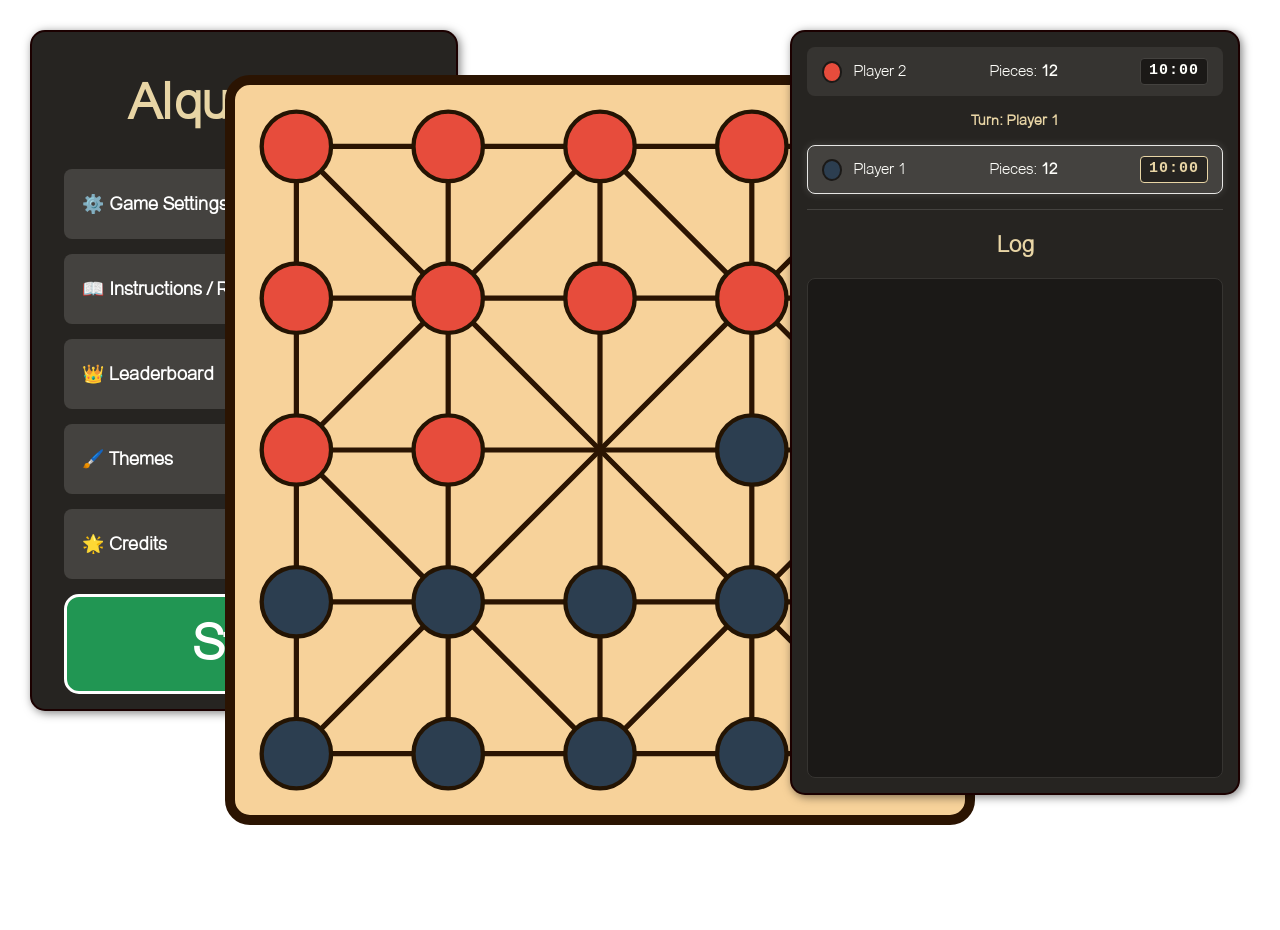
==== index.html @ db53b666 "1 botão e esquema, fix captures e unfix nas captures" ====
<!DOCTYPE html>
<html lang="en">
<head>
    <meta charset="UTF-8">
    <title>Alquerque</title>
    <script src="index.js" defer></script>
    <link rel="stylesheet" href="visuals.css">
</head>

<div class="popup-overlay" id="popup" onclick="closePopup(event)">
    <div class="popup-content" role="dialog" aria-modal="true">
        <button class="popup-close" onclick="closePopup()" aria-label="Close">✕</button>

        <div id="panel-credits" class="panel">
            <h2>Credits</h2>

            <ul class="credits-list">

                <li>Trabalho realizado na Unidade Curricular Tecnologias Web, com o objetivo <br>
                    de desenvolver o jogo Alquerque utilizando JavaScript, CSS e html:
                </li>
                
                <li><strong>Developers:</strong> 
                    <ul>
                        <li>Simão Ribeiro - 202406281</li>
                        <li>Martim Henriques Oliveira - 202407302</li>
                        <li>Guilherme Gonçalves  - 202407276</li>
                    </ul>
                </li>
            </ul>


        </div>

        <div id="panel-settings" class="panel">
            <h2>Settings</h2>
            <label><input type="checkbox" id="hintsToggle"> Show possible moves</label>
            <label><input type="checkbox" id="soundToggle"> Sound effects</label>
            <div class="level">
                <button class="btn-easy">Easy</button> 
                <button class="btn-medium">Medium</button> 
                <button class="btn-hard">Hard</button> 
            </div>
        </div>

        <div id="panel-rules" class="panel">
            <h2>Rules</h2>
            
            <ul class="rules-list">
                <li><strong>Turns:</strong> Players alternate turns, making either a move or a capture.</li>
                
                <li><strong>Movement:</strong> A player can move a piece to an adjacent position if:
                    <ul>
                        <li>There is a line connecting the starting and ending positions;</li>
                        <li>The move does not step backward toward their own starting row.</li>
                    </ul>
                </li>
                
                <li><strong>Single and Multiple Captures:</strong> 
                    <ul>
                        <li>An opponent's piece is captured by jumping over it into an empty position connected by a line (jumping backward is allowed);</li>
                        <li>Pieces in the back row can capture sideways or backward;</li>
                        <li>The captured piece is removed from the board;</li>
                        <li><strong>Whenever possible, capture is mandatory.</strong></li>
                        <li><strong>Multiple captures</strong> can be made in a single turn:
                            <ul>
                                <li>Jump directions can change with each capture;</li>
                                <li>The piece <em>cannot</em> visit the same position twice;</li>
                                <li>The piece <em>cannot</em> capture the same opponent's piece twice;</li>
                                <li>Once a capture sequence begins, it is mandatory to continue capturing as long as possible.</li>
                            </ul>
                        </li>
                        <li><strong>Path Choice:</strong> If multiple alternative capture paths exist, any path may be chosen (it does not have to be the one that captures the most pieces).</li>
                    </ul>
                </li>

                <li><strong>Huff (Penalty):</strong> Occurs at the beginning of the turn, before moving or capturing, if:
                    <ul>
                        <li>The player failed to make a mandatory capture and moved a piece instead;</li>
                        <li>The player made a capture, but a multiple capture was possible.</li>
                    </ul>
                    <ul>
                        <li><strong>Penalty:</strong> The opponent can "huff" (permanently remove) 1 piece belonging to the offender;</li>
                        <li>Even if multiple pieces could have captured, only 1 piece is huffed.</li>
                    </ul>
                </li>
                <li><strong>End of the Game:</strong> The game ends and the player loses if:
                    <ul>
                        <li>They have no pieces left to play;</li>
                        <li>They have no valid moves left (neither movements nor captures).</li>
                    </ul>
                </li>

                <li><strong>Draw:</strong> The game can end in a draw by mutual agreement, for example, when:
                    <ul>
                        <li>Captures can no longer occur (pieces cannot move backward and a blocking row exists);</li>
                        <li>No captures have occurred for many turns.</li>
                    </ul>
                </li>
            </ul>
        </div>
    </div>
</div>

<body>
    <!-- <h1 class="page-title"></h1>-->
    <aside class="leftSidebar">
        <div class="sidebar-header">
            <h1>Alquerque</h1>
        </div>
        <div class="sidebar-buttons">
            <button class="btn" onclick="openPopup('settings')"> ⚙️ Game Settings </button>
            <button class="btn" onclick="openPopup('rules')"> 📖 Instructions / Rules </button>
            <button class="btn"> 👑 Leaderboard </button>
            <button class="btn" onclick="openPopup('themes')"> 🖌️ Themes </button>
            <button class="btn" onclick="openPopup('credits')"> 🌟 Credits </button>

            <button class="gbtn hidden" id="draw-btn">Draw</button>
            <button class="gbtn hidden" id="withdraw-btn">Resign</button>
            <button class="gbtn" id="start-btn" onclick="startGame()">Start</button>
        </div>
        </div>
    </aside>

    <aside class="chatSidebar">
        <div class="player-status-panel">
            <div class="player-card" id="player2-card">
                <span class="player-dot red"></span>
                <div class="player-info">
                    <span class="player-name">Player 2</span>
                    <span class="player-pieces">Pieces: <strong id="p2-count">12</strong></span>
                    <span class="player-timer" id="timer-p2">10:00</span>
                </div>
            </div>

            <div class="match-info">
                <span id="turn-indicator">Turn: Player 1</span>
            </div>

            <div class="player-card active" id="player1-card">
                <span class="player-dot dark"></span>
                <div class="player-info">
                    <span class="player-name">Player 1</span>
                    <span class="player-pieces">Pieces: <strong id="p1-count">12</strong></span>
                    <span class="player-timer" id="timer-p1">10:00</span>
                </div>
            </div>
        </div>


        <div class="chatSidebar-header">
            <h2>Log</h2>
        </div>
        <div class="chatSidebar-text" id="gameText">
        </div>
    </aside>
    
<main class="game-layout">
        <div class="board">
            
            <svg viewBox="0 0 400 400"
                xmlns="http://www.w3.org/2000/svg"
                class="board-grid">

                <!-- Linhas verticais e horizontais-->
                <path d="
                    M25 25 V375
                    M112.5 25 V375
                    M200 25 V375
                    M287.5 25 V375
                    M375 25 V375    

                    M25 25 H375
                    M25 112.5 H375
                    M25 200 H375
                    M25 287.5 H375
                    M25 375 H375
                "/>

                <!-- Diagonais -->
                <path d="
                    M25 25 L112.5 112.5
                    M200 25 L112.5 112.5
                    M200 25 L287.5 112.5
                    M375 25 L287.5 112.5

                    M25 200 L112.5 112.5
                    M200 200 L112.5 112.5
                    M200 200 L287.5 112.5
                    M375 200 L287.5 112.5

                    M25 200 L112.5 287.5
                    M200 200 L112.5 287.5
                    M200 200 L287.5 287.5
                    M375 200 L287.5 287.5

                    M25 375 L112.5 287.5
                    M200 375 L112.5 287.5
                    M200 375 L287.5 287.5
                    M375 375 L287.5 287.5
                "/>

                <!-- Peças -->
                <g class="pieces">
                    <!-- Linha 0 -->
                    <circle cx="25" cy="25" data-row="0" data-col="0"/>
                    <circle cx="112.5" cy="25"  data-row="0" data-col="1"/>
                    <circle cx="200" cy="25" data-row="0" data-col="2"/>
                    <circle cx="287.5" cy="25" data-row="0" data-col="3"/>
                    <circle cx="375" cy="25" data-row="0" data-col="4"/>

                    <!-- Linha 1 -->
                    <circle cx="25" cy="112.5" data-row="1" data-col="0"/>
                    <circle cx="112.5" cy="112.5" data-row="1" data-col="1"/>
                    <circle cx="200" cy="112.5" data-row="1" data-col="2"/>
                    <circle cx="287.5" cy="112.5" data-row="1" data-col="3"/>
                    <circle cx="375" cy="112.5" data-row="1" data-col="4"/>

                    <!-- Linha 2 -->
                    <circle cx="25" cy="200" data-row="2" data-col="0"/>
                    <circle cx="112.5" cy="200" data-row="2" data-col="1"/>
                    <circle cx="200" cy="200" data-row="2" data-col="2"/> <!-- O centro vazio! -->
                    <circle cx="287.5" cy="200" data-row="2" data-col="3"/>
                    <circle cx="375" cy="200" data-row="2" data-col="4"/>

                    <!-- Linha 3 -->
                    <circle cx="25" cy="287.5" data-row="3" data-col="0"/>
                    <circle cx="112.5" cy="287.5" data-row="3" data-col="1"/>
                    <circle cx="200" cy="287.5" data-row="3" data-col="2"/>
                    <circle cx="287.5" cy="287.5" data-row="3" data-col="3"/>
                    <circle cx="375" cy="287.5" data-row="3" data-col="4"/>

                    <!-- Linha 4 -->
                    <circle cx="25" cy="375" data-row="4" data-col="0"/>
                    <circle cx="112.5" cy="375" data-row="4" data-col="1"/>
                    <circle cx="200" cy="375" data-row="4" data-col="2"/>
                    <circle cx="287.5" cy="375" data-row="4" data-col="3"/>
                    <circle cx="375" cy="375" data-row="4" data-col="4"/>
                </g>
            </svg>

        </div>
    </main>

</body>
</html>
---- visuals.css ----
@font-face {
    font-family: 'Umpush Light';
    src: url('./Umpush Light.ttf') format('truetype');
    font-weight: 300;
    font-style: normal;
    font-display: swap;
}


/*
The <body> tag defines the document's body.
The <body> element contains all the contents of an HTML document, such as headings, paragraphs, images, hyperlinks, tables, lists, etc.
Note: There can only be one <body> element in an HTML documen
*/

/* changes the entire page settings */
body {
    margin: 0;
    min-height: 100vh;
    background-image: url("https://cdn.architextures.org/textures/23/2/oak-veneermdf-none-rz7xim-1200.jpg");
    font-family: 'Umpush Light', sans-serif;
}

/* Title in the top-left corner */
.page-title {
    position: absolute;
    top: 15px;
    left: 20px;

    margin: 0;
    font-size: 40px;
    color: black;
    z-index: 2;
}


.game-layout {
    position: absolute;
    top: 0;
    left: 190px;
    right: 270px;
    min-height: 100vh;
    display: flex;
    flex-direction: column;
    justify-content: center;
    align-items: center;
    pointer-events: none;
}


h1 {
    color: #E8D5A5;
    margin: 10px 0 20px 0;
    font-size: 50px;
    text-align: center;
    font-family: 'Umpush Light';
    font-weight: bold;
}

h2 {
    font-weight: bold;
    color: #e7e7e5;
    font-size: 40px;
    margin: 5px;
    text-align: center;
    font-family: 'Umpush Light';
}


/* board of the game*/
.board {
    width: 750px;
    aspect-ratio: 1 / 1;
    height: auto;
    padding: 18px;
    background-color: rgb(247, 210, 154);
    border: 10px solid rgb(43, 20, 2);
    box-sizing: border-box;
    flex-shrink: 0;
    border-radius: 25px;
    pointer-events: auto; /* Garante que o tabuleiro recebe cliques */
}

/* handles the grid lines of board */
.board-grid {
    width: 100%;
    height: 100%;
    display: block;
    fill: none;
    stroke: rgb(43, 20, 2);
    stroke-width: 3;
}

.leftSidebar {
    margin: 30px;
    width: 400px;
    height: auto;
    padding: 15px 12px;
    border-radius: 15px;
    background-color: #262421;
    display: flex;
    flex-direction: column;
    box-shadow: 2px 2px 10px rgba(0, 0, 0, 0.5);
    border: 2px solid #1B0000;
}

/* handles the chat sidebar with log of the game*/
.chatSidebar {
    position: fixed;
    top: 10px;
    right: 20px; /* Distance from the right edge */
    width: 450px;
    height: 85vh;
    z-index: 2;
    margin: 20px;
    border-radius: 15px;
    background-color: #262421;
    display: flex;
    flex-direction: column;
    padding: 15px;
    box-sizing: border-box;
    border: 2px solid #1B0000;
    box-shadow: 2px 2px 10px rgba(0, 0, 0, 0.5);
}

.player-status-panel {
    display: flex;
    flex-direction: column;
    gap: 10px;
    padding-bottom: 15px;
    border-bottom: 1px solid #44423f;
}

.player-card {
    display: flex;
    align-items: center;
    gap: 12px;
    background-color: #363431;
    padding: 10px 14px;
    border-radius: 8px;
    border: 1px solid transparent;
    transition: 0.2s;
}

.player-card.active {
    border-color: #e7e7e5;
    background-color: #44423f;
    box-shadow: 0 0 8px rgba(255, 255, 255, 0.15);
}

.player-dot {
    width: 18px;
    height: 18px;
    border-radius: 50%;
    border: 2px solid #1b1917;
}

.player-dot.dark {
    background-color: #2c3e50;
}

.player-dot.red {
    background-color: #e74c3c;
}

.player-info {
    display: flex;
    justify-content: space-between;
    width: 100%;
    color: #fefefa;
    font-size: 15px;
}

.match-info {
    text-align: center;
    color: #E8D5A5;
    font-size: 14px;
    font-weight: bold;
    padding: 2px 0;
}

.chatSidebar-header {
    margin-top: 10px;
    text-align: center;
}

.chatSidebar-header h2 {
    font-size: 22px;
    color: #E8D5A5;
}

.chatSidebar-text {
    flex-grow: 1; 
    background-color: #1b1917;
    border-radius: 8px;
    padding: 10px;
    margin-top: 8px;
    overflow-y: auto;
    font-size: 14px;
    color: #fefefa;
    border: 1px solid #363431;
}

.sidebar-buttons {
    display: flex;
    flex-direction: column;
    align-items: center;
    gap: 15px;
    width: 100%;
}

.btn {
    height: 70px;
    width: 90%;
    background-color: #44423f; 
    color: white;
    border: none;
    padding: 12px 18px; 
    border-radius: 8px;
    font-size: 18px;
    cursor: pointer;
    transition: 0.2s;
    padding: 14px 18px;
    justify-content: left;
    gap: 10px;
    display: flex;
    align-items: center;
    font-family: 'Umpush Light', sans-serif;
    font-weight: bold;
}

.btn:hover {
    background-color: #5c5a58;
    border: 0.1px solid #ffffff;
    box-shadow: 0 0 12px rgba(255, 255, 255, 0.7);
}

/*
.game-buttons {

    margin-top: 45%;
    pointer-events: auto; 
    z-index: 10;
    display: flex;
    flex-direction: row;  
    align-items: center;    
    gap: 12px;
    font-weight: bold;
    margin-top: 18px;
} */

.gbtn { /* Game Buttons (Start, Draw, Withdraw) */
    width: 90%;
    height: 100px;
    padding: 5px;
    background-color: #219653; 
    border: 3px solid white;
    color: white;
    
    padding: 12px 18px; 
    border-radius: 15px;
    font-size: 50px;
    cursor: pointer;
    transition: 0.2s;
    justify-content: center;
    display: flex;
    align-items: center;
    font-family: 'Umpush Light', sans-serif;
    font-weight: bold;
}

.gbtn:hover {

    border: 0.2px solid #ffffff;
    box-shadow: 0 0 12px rgba(255, 255, 255, 0.7);
}
.gbtn.resign-btn {
    background-color: #c0392b;
    border: 3px solid #e9967a;
}

.gbtn.resign-btn:hover {
    background-color: #922b21;
    border-color: white;
    box-shadow: 0 0 12px rgba(231, 76, 60, 0.7);
}

.gbtn.draw-btn {
    background-color: #922b21;
    border-color: white;
    box-shadow: 0 0 12px rgba(231, 76, 60, 0.7);
}

.gbtn.draw-btn:hover, .gbtn.resign-btn:hover {
    transform: scale(1.03);
}


.pieces circle{
    /*r: 20px;   /* radious */
    stroke-width: 2.5;
}


.popup-overlay {
    display: none;
    position: fixed;
    inset: 0;
    background: rgba(0, 0, 0, 0.6);
    justify-content: center;
    align-items: center;
    z-index: 100;
}
.popup-overlay.open { display: flex; }

.popup-content {
    position: relative;
    background: #262421;
    color: #fefefa;
    padding: 24px 32px;
    border-radius: 15px;
    border: 2px solid #1B0000;
    min-width: 320px;
    max-width: 90vw;
    max-height: 100vh;
    display: flex;
    flex-direction: column;
    box-sizing: border-box;
}

.panel {
    display: flex; 
    flex-direction: column; 
    gap: 12px; 
    }
    
.popup-content h2 { font-size: 60px; }

.panel .rules-list {
    max-height: 500px;
    overflow-y: auto;
    padding: 20px;
    font-size: 18px;     
    line-height: 1.6;   
}

.panel li{
    margin-bottom: 10px ;
}


.popup-close {
    position: absolute;
    top: 10px;
    right: 12px;
    border: none;
    background: none;
    color: #fefefa;
    font-size: 18px;
    cursor: pointer;
}

.player-timer {
    background-color: #1b1917;
    color: #fefefa;
    font-family: monospace;
    font-size: 15px;
    font-weight: bold;
    padding: 3px 8px;
    border-radius: 4px;
    border: 1px solid #44423f;
    letter-spacing: 1px;
}

.player-card.active .player-timer {
    border-color: #E8D5A5;
    color: #E8D5A5;
    background-color: #262421;
}

.hidden {
    display: none !important;
}

.level {
    pointer-events: auto; 
    z-index: 10;
    display: flex;
    flex-direction: row;   
    align-items: center;    
    gap: 12px;
    font-weight: bold;
    margin-top: 18px;
    color: #e74c3c;
}

.level {
    pointer-events: auto; 
    z-index: 10;
    display: flex;
    flex-direction: row;   
    align-items: center;    
    gap: 12px;
    font-weight: bold;
    margin-top: 18px;
}

/* Estilos gerais partilhados por todos os botões */
.level button {
    color: #fefefa;
    border: 2px solid rgba(0, 0, 0, 0.2);
    border-radius: 8px;
    padding: 8px 16px;
    font-size: 14px;
    font-weight: bold;
    cursor: pointer;
    transition: all 0.2s ease-in-out;
}


/* Easy */
.btn-easy {
    background-color: #27ae60;
}
.btn-easy:hover {
    background-color: #219653;
    transform: translateY(-2px);
}

/* Medium  */
.btn-medium {
    background-color: #f39c12;
}
.btn-medium:hover {
    background-color: #d68910;
    transform: translateY(-2px);
}

/* Hard  */
.btn-hard {
    background-color: #e74c3c;
}
.btn-hard:hover {
    background-color: #c0392b;
    transform: translateY(-2px);
}
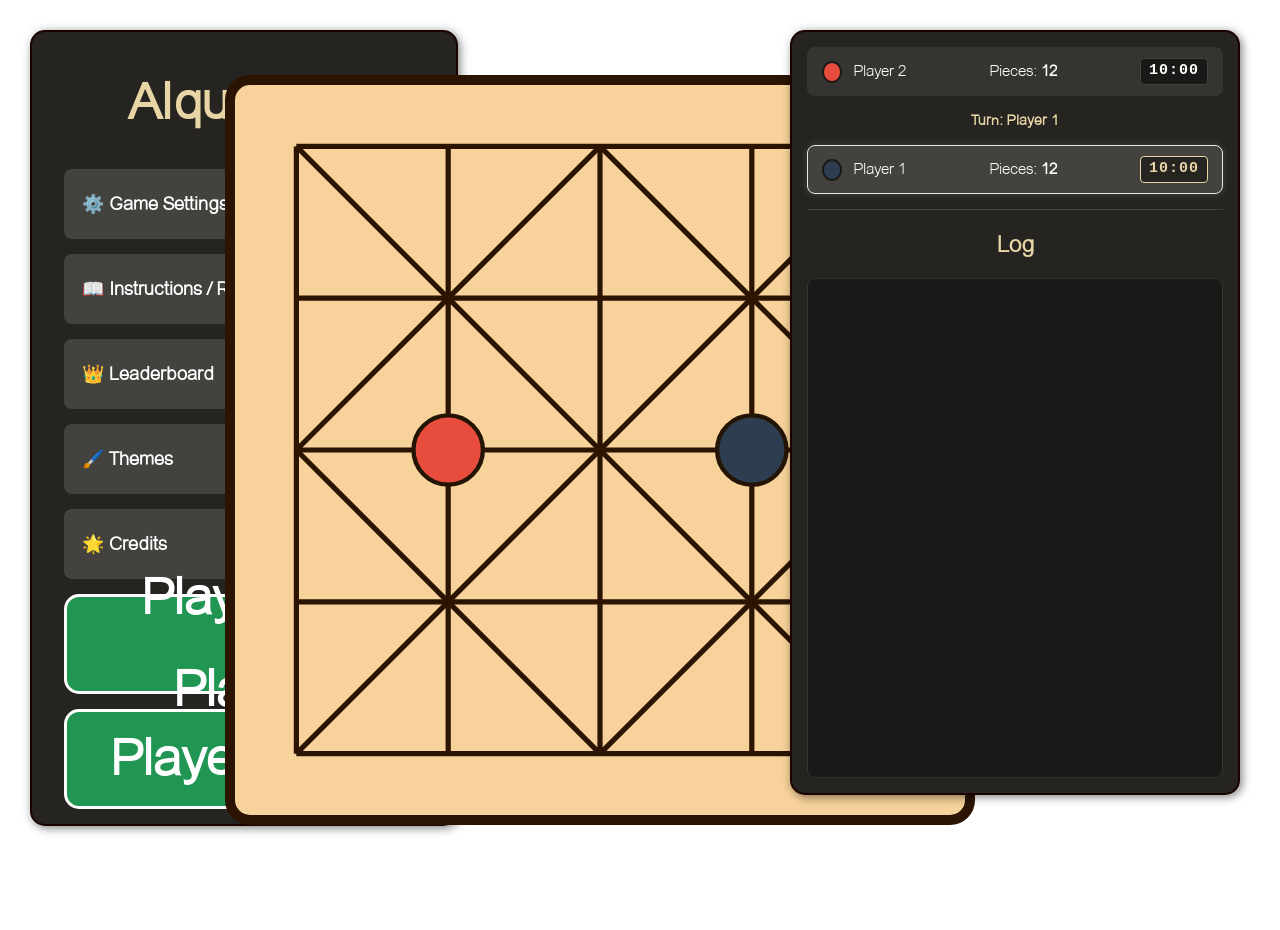
==== commit 6bc88c26: "Add files via upload" ====
--- a/index.html
+++ b/index.html
@@ -3,7 +3,8 @@
 <head>
     <meta charset="UTF-8">
     <title>Alquerque</title>
-    <script src="index.js" defer></script>
+    <script src="game.js" defer></script>
+    
     <link rel="stylesheet" href="visuals.css">
 </head>
 
@@ -23,8 +24,8 @@
                 <li><strong>Developers:</strong> 
                     <ul>
                         <li>Simão Ribeiro - 202406281</li>
-                        <li>Martim Henriques Oliveira - 202407302</li>
-                        <li>Guilherme Gonçalves  - 202407276</li>
+                        <li>Martim Oliveira - 202407302</li>
+                        <li>William Madeira  - 202407276</li>
                     </ul>
                 </li>
             </ul>
@@ -99,6 +100,21 @@
                 </li>
             </ul>
         </div>
+
+        <div id="panel-draw" class="panel">
+            <h2>Accept Draw?</h2>
+            <div class="level">
+                <button class="btn-easy" onclick="endGame()">Yes</button> 
+                <button class="btn-hard" onclick="closePopup()">No</button> 
+            </div>
+        </div>
+        <div id="panel-endGame" class="panel">
+            <h2>END</h2>
+            <div class="level">
+                <button class="btn-easy" onclick="endGame()">Yes</button> 
+                <button class="btn-hard" onclick="closePopup()">No</button> 
+            </div>
+        </div>
     </div>
 </div>
 
@@ -115,9 +131,11 @@
             <button class="btn" onclick="openPopup('themes')"> 🖌️ Themes </button>
             <button class="btn" onclick="openPopup('credits')"> 🌟 Credits </button>
 
-            <button class="gbtn hidden" id="draw-btn">Draw</button>
-            <button class="gbtn hidden" id="withdraw-btn">Resign</button>
-            <button class="gbtn" id="start-btn" onclick="startGame()">Start</button>
+            <button class="gbtn hidden" id="end-chain-btn">End turn</button>
+            <button class="gbtn hidden" id="draw-btn" onclick="openPopup('draw')">Draw</button>
+            <button class="gbtn hidden" id="resign-btn" onclick="endGame()">Resign</button>
+            <button class="gbtn" id="start-btn" onclick="startGame()">Player vs Player</button>
+            <button class="gbtn" id="start-ai-btn" onclick="startGame()">Player vs AI</button>
         </div>
         </div>
     </aside>
@@ -228,6 +246,8 @@
                     <circle cx="112.5" cy="287.5" data-row="3" data-col="1"/>
                     <circle cx="200" cy="287.5" data-row="3" data-col="2"/>
                     <circle cx="287.5" cy="287.5" data-row="3" data-col="3"/>
+                   
+                   
                     <circle cx="375" cy="287.5" data-row="3" data-col="4"/>
 
                     <!-- Linha 4 -->
@@ -241,6 +261,5 @@
 
         </div>
     </main>
-
 </body>
 </html>
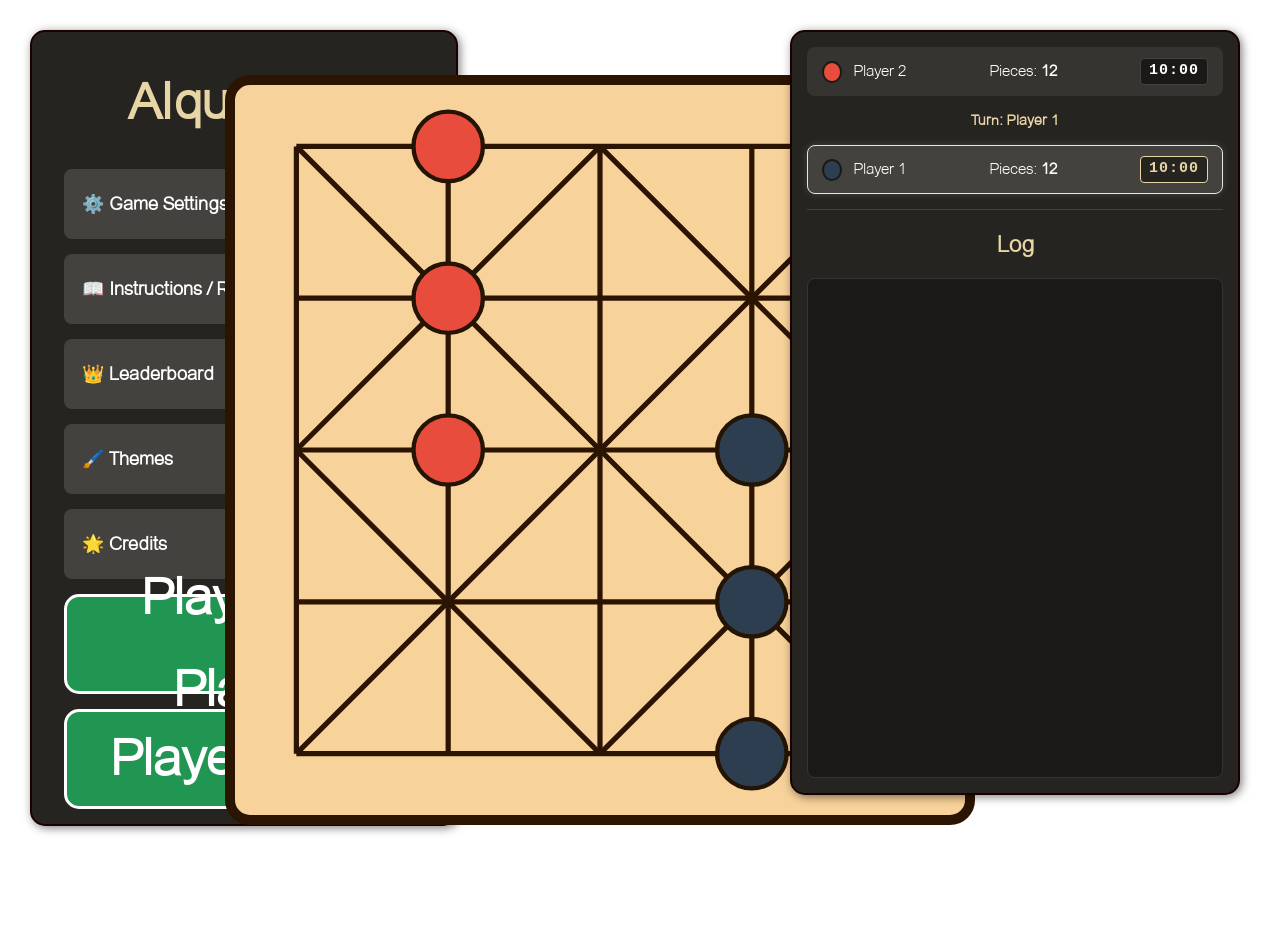
==== commit 5041269b: "Add files via upload" ====
--- a/index.html
+++ b/index.html
@@ -104,15 +104,16 @@
         <div id="panel-draw" class="panel">
             <h2>Accept Draw?</h2>
             <div class="level">
-                <button class="btn-easy" onclick="endGame()">Yes</button> 
+                <button class="btn-easy" onclick="endGame(null)">Yes</button> 
                 <button class="btn-hard" onclick="closePopup()">No</button> 
             </div>
         </div>
         <div id="panel-endGame" class="panel">
             <h2>END</h2>
+            <p id="endGameMessage"></p>
             <div class="level">
-                <button class="btn-easy" onclick="endGame()">Yes</button> 
-                <button class="btn-hard" onclick="closePopup()">No</button> 
+                <button class="btn-easy" onclick="restartGame()">Play again</button>
+                <button class="btn-hard" onclick="closePopup()">Close</button>
             </div>
         </div>
     </div>
@@ -133,7 +134,7 @@
 
             <button class="gbtn hidden" id="end-chain-btn">End turn</button>
             <button class="gbtn hidden" id="draw-btn" onclick="openPopup('draw')">Draw</button>
-            <button class="gbtn hidden" id="resign-btn" onclick="endGame()">Resign</button>
+            <button class="gbtn hidden" id="resign-btn" onclick="resignGame()">Resign</button>
             <button class="gbtn" id="start-btn" onclick="startGame()">Player vs Player</button>
             <button class="gbtn" id="start-ai-btn" onclick="startGame()">Player vs AI</button>
         </div>
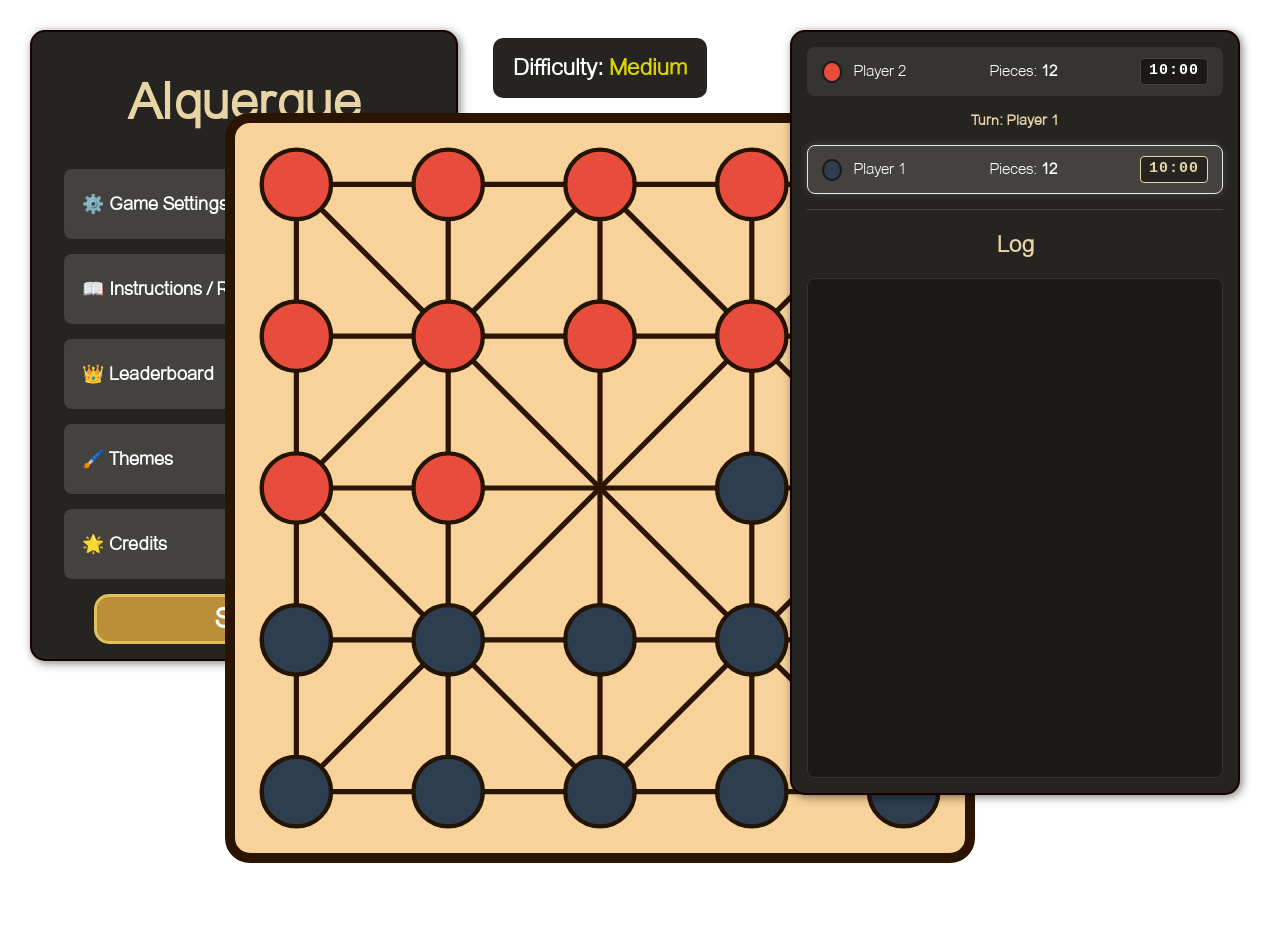
==== commit b77f6bb1: "Add files via upload" ====
--- a/index.html
+++ b/index.html
@@ -4,6 +4,8 @@
     <meta charset="UTF-8">
     <title>Alquerque</title>
     <script src="game.js" defer></script>
+    <script src="ai.js" defer></script>
+
     
     <link rel="stylesheet" href="visuals.css">
 </head>
@@ -38,9 +40,9 @@
             <label><input type="checkbox" id="hintsToggle"> Show possible moves</label>
             <label><input type="checkbox" id="soundToggle"> Sound effects</label>
             <div class="level">
-                <button class="btn-easy">Easy</button> 
-                <button class="btn-medium">Medium</button> 
-                <button class="btn-hard">Hard</button> 
+                <button class="btn-easy" onclick="difficulty(1, 'Easy')">Easy</button> 
+                <button class="btn-medium" onclick="difficulty(3, 'Medium')">Medium</button> 
+                <button class="btn-hard" onclick="difficulty(6, 'Hard')">Hard</button> 
             </div>
         </div>
 
@@ -135,8 +137,9 @@
             <button class="gbtn hidden" id="end-chain-btn">End turn</button>
             <button class="gbtn hidden" id="draw-btn" onclick="openPopup('draw')">Draw</button>
             <button class="gbtn hidden" id="resign-btn" onclick="resignGame()">Resign</button>
-            <button class="gbtn" id="start-btn" onclick="startGame()">Player vs Player</button>
-            <button class="gbtn" id="start-ai-btn" onclick="startGame()">Player vs AI</button>
+            <button class="gbtn" id="start-btn" onclick="showPlayButtons()">Start</button>
+            <button class="gbtn hidden" id="pvp-btn" onclick="startGame('pvp')">Player vs Player</button>
+            <button class="gbtn hidden" id="start-ai-btn" onclick="startGame('ai')">Player vs AI</button>
         </div>
         </div>
     </aside>
@@ -175,8 +178,8 @@
     </aside>
     
 <main class="game-layout">
+        <div id="difficulty-box">Difficulty: <span id="difficulty-name">Medium</span></div>
         <div class="board">
-            
             <svg viewBox="0 0 400 400"
                 xmlns="http://www.w3.org/2000/svg"
                 class="board-grid">
--- a/visuals.css
+++ b/visuals.css
@@ -45,6 +45,29 @@
     justify-content: center;
     align-items: center;
     pointer-events: none;
+}
+
+.game-overlay {
+    /* Fixes the overlay across the entire screen or parent container */
+    position: absolute;
+    top: 0;
+    left: 0;
+    width: 100%;
+    height: 100%;
+    
+    /* Creates the darkened, semi-transparent background */
+    background-color: rgba(0, 0, 0, 0.6); 
+    
+    /* Modern alternative: Blurs the actual UI elements underneath */
+    backdrop-filter: blur(8px); 
+    
+    /* Pulls this element to the very top layer */
+    z-index: 9999; 
+    
+    /* Centers your "Start Game" button inside the overlay */
+    display: flex;
+    justify-content: center;
+    align-items: center;
 }
 
 
@@ -250,16 +273,16 @@
 } */
 
 .gbtn { /* Game Buttons (Start, Draw, Withdraw) */
-    width: 90%;
-    height: 100px;
+    width: 75%;
+    height: 50px;
     padding: 5px;
-    background-color: #219653; 
-    border: 3px solid white;
-    color: white;
+    background-color: #bb8e3a; 
+    border: 3px solid rgb(224, 194, 93);
+    color: rgb(255, 255, 255);
     
     padding: 12px 18px; 
     border-radius: 15px;
-    font-size: 50px;
+    font-size: 30px;
     cursor: pointer;
     transition: 0.2s;
     justify-content: center;
@@ -391,18 +414,6 @@
     gap: 12px;
     font-weight: bold;
     margin-top: 18px;
-    color: #e74c3c;
-}
-
-.level {
-    pointer-events: auto; 
-    z-index: 10;
-    display: flex;
-    flex-direction: row;   
-    align-items: center;    
-    gap: 12px;
-    font-weight: bold;
-    margin-top: 18px;
 }
 
 /* Estilos gerais partilhados por todos os botões */
@@ -429,7 +440,7 @@
 
 /* Medium  */
 .btn-medium {
-    background-color: #f39c12;
+    background-color: #dad303;
 }
 .btn-medium:hover {
     background-color: #d68910;
@@ -443,4 +454,39 @@
 .btn-hard:hover {
     background-color: #c0392b;
     transform: translateY(-2px);
+}
+
+#start-btn,
+#start-ai-btn,
+#end-chain-btn {
+    font-size: 28px;
+}
+
+#end-chain-btn {
+    background-color: #d68910;
+}
+
+.level button.selected {
+    outline: 3px solid #fefefa;
+    outline-offset: 2px;
+}
+
+
+.pieces circle.huffable {
+    stroke: #f1c40f;
+    stroke-width: 6;
+    cursor: pointer;
+}
+
+#difficulty-box {
+    background-color: #262421;
+    color: #ffffff;
+    padding: 10px 20px;
+    border-radius: 10px;
+    margin-bottom: 15px;
+    font-size: 22px;
+    font-weight: bold;
+}
+#difficulty-name {
+    color: #dad303;
 }
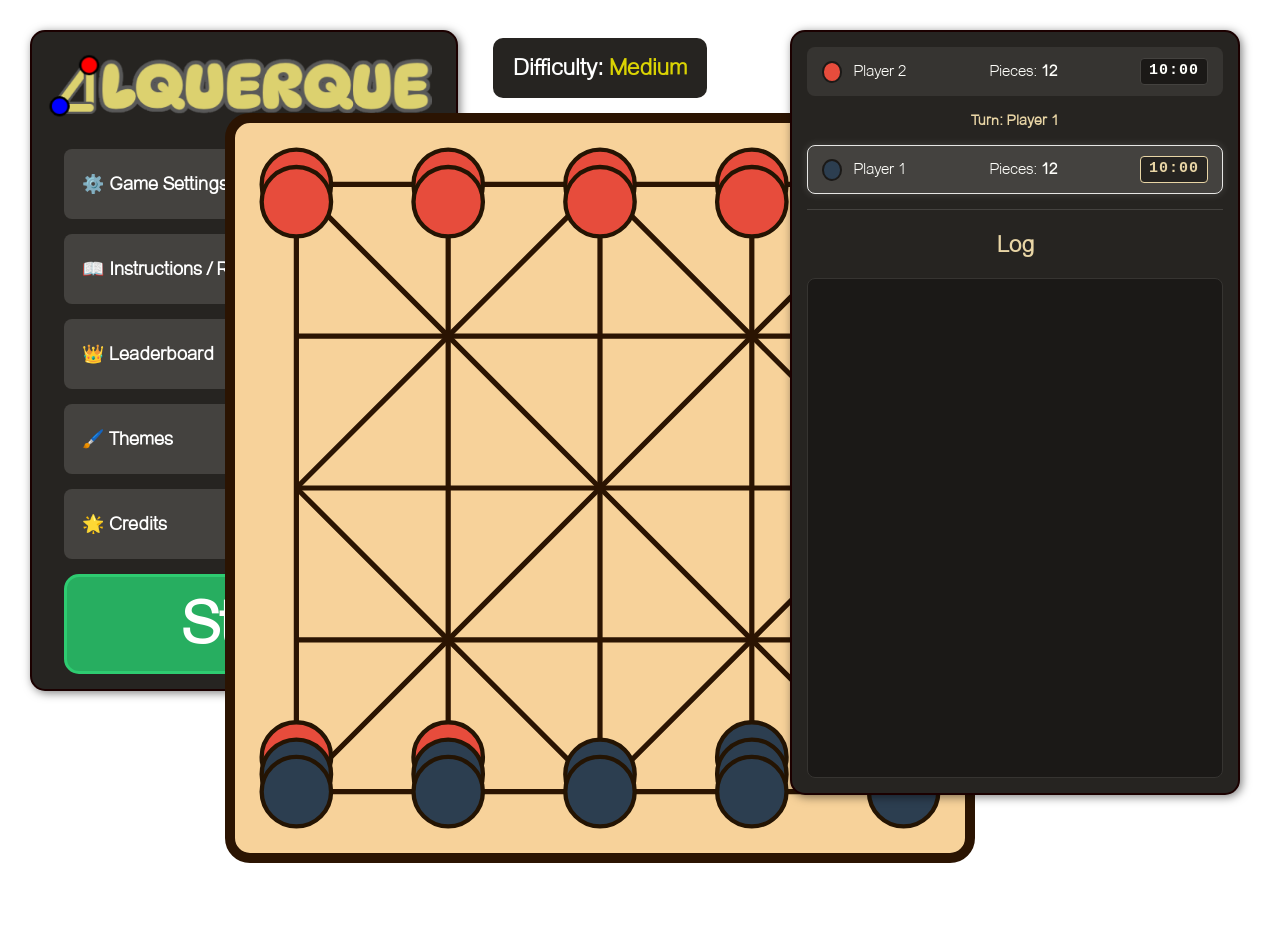
==== commit 89d1738a: "Logo, SFX, draw popup fix, checkboxes, minor tweaks" ====
--- a/index.html
+++ b/index.html
@@ -14,6 +14,14 @@
     <div class="popup-content" role="dialog" aria-modal="true">
         <button class="popup-close" onclick="closePopup()" aria-label="Close">✕</button>
 
+        <div id="panel-leaderboard" class="panel">
+            <h2>👑 Leaderboard</h2>
+            <table class="leaderboard">
+                <tr><th>Level</th><th>Human</th><th>AI</th></tr>
+                <tbody id="lb-body"></tbody>
+            </table>
+        </div>
+
         <div id="panel-credits" class="panel">
             <h2>Credits</h2>
 
@@ -37,13 +45,22 @@
 
         <div id="panel-settings" class="panel">
             <h2>Settings</h2>
-            <label><input type="checkbox" id="hintsToggle"> Show possible moves</label>
-            <label><input type="checkbox" id="soundToggle"> Sound effects</label>
+
+
+            <label><input type="checkbox" id="hintsToggle" checked="checked"> Show possible moves</label>
+            <label><input type="checkbox" id="soundToggle" checked="checked"> Sound effects</label>
             <div class="level">
                 <button class="btn-easy" onclick="difficulty(1, 'Easy')">Easy</button> 
                 <button class="btn-medium" onclick="difficulty(3, 'Medium')">Medium</button> 
                 <button class="btn-hard" onclick="difficulty(6, 'Hard')">Hard</button> 
             </div>
+            <label>Game time:
+                <select onchange="setTime(this.value)">
+                    <option value="5">5 min</option>
+                    <option value="10" selected>10 min</option>
+                    <option value="15">15 min</option>
+                </select>
+            </label>
         </div>
 
         <div id="panel-rules" class="panel">
@@ -106,8 +123,8 @@
         <div id="panel-draw" class="panel">
             <h2>Accept Draw?</h2>
             <div class="level">
-                <button class="btn-easy" onclick="endGame(null)">Yes</button> 
-                <button class="btn-hard" onclick="closePopup()">No</button> 
+                <button class="btn-easy" onclick="endGame(null), 'Empate por acordo.'">Yes</button> 
+                <button class="btn-hard" onclick="handleHumanRefusedDraw()">No</button> 
             </div>
         </div>
         <div id="panel-endGame" class="panel">
@@ -125,12 +142,13 @@
     <!-- <h1 class="page-title"></h1>-->
     <aside class="leftSidebar">
         <div class="sidebar-header">
-            <h1>Alquerque</h1>
+            <img alt="LOGO" src="AlquerqueLogo (1).png" class="logo">
+            <!-- <h1>Alquerque</h1>-->
         </div>
         <div class="sidebar-buttons">
             <button class="btn" onclick="openPopup('settings')"> ⚙️ Game Settings </button>
             <button class="btn" onclick="openPopup('rules')"> 📖 Instructions / Rules </button>
-            <button class="btn"> 👑 Leaderboard </button>
+            <button class="btn" onclick="showScores(); openPopup('leaderboard')"> 👑 Leaderboard </button>
             <button class="btn" onclick="openPopup('themes')"> 🖌️ Themes </button>
             <button class="btn" onclick="openPopup('credits')"> 🌟 Credits </button>
 
@@ -232,27 +250,27 @@
                     <circle cx="375" cy="25" data-row="0" data-col="4"/>
 
                     <!-- Linha 1 -->
-                    <circle cx="25" cy="112.5" data-row="1" data-col="0"/>
-                    <circle cx="112.5" cy="112.5" data-row="1" data-col="1"/>
-                    <circle cx="200" cy="112.5" data-row="1" data-col="2"/>
-                    <circle cx="287.5" cy="112.5" data-row="1" data-col="3"/>
-                    <circle cx="375" cy="112.5" data-row="1" data-col="4"/>
+                    <circle cx="25" cy="35" data-row="1" data-col="0"/>
+                    <circle cx="112.5" cy="35" data-row="1" data-col="1"/>
+                    <circle cx="200" cy="35" data-row="1" data-col="2"/>
+                    <circle cx="287.5" cy="35" data-row="1" data-col="3"/>
+                    <circle cx="375" cy="35" data-row="1" data-col="4"/>
 
                     <!-- Linha 2 -->
-                    <circle cx="25" cy="200" data-row="2" data-col="0"/>
-                    <circle cx="112.5" cy="200" data-row="2" data-col="1"/>
-                    <circle cx="200" cy="200" data-row="2" data-col="2"/> <!-- O centro vazio! -->
-                    <circle cx="287.5" cy="200" data-row="2" data-col="3"/>
-                    <circle cx="375" cy="200" data-row="2" data-col="4"/>
+                    <circle cx="25" cy="355" data-row="2" data-col="0"/>
+                    <circle cx="112.5" cy="355" data-row="2" data-col="1"/>
+                    <circle cx="200" cy="355" data-row="2" data-col="2"/> <!-- O centro vazio! -->
+                    <circle cx="287.5" cy="355" data-row="2" data-col="3"/>
+                    <circle cx="375" cy="355" data-row="2" data-col="4"/>
 
                     <!-- Linha 3 -->
-                    <circle cx="25" cy="287.5" data-row="3" data-col="0"/>
-                    <circle cx="112.5" cy="287.5" data-row="3" data-col="1"/>
-                    <circle cx="200" cy="287.5" data-row="3" data-col="2"/>
-                    <circle cx="287.5" cy="287.5" data-row="3" data-col="3"/>
+                    <circle cx="25" cy="365" data-row="3" data-col="0"/>
+                    <circle cx="112.5" cy="365" data-row="3" data-col="1"/>
+                    <circle cx="200" cy="365" data-row="3" data-col="2"/>
+                    <circle cx="287.5" cy="365" data-row="3" data-col="3"/>
                    
                    
-                    <circle cx="375" cy="287.5" data-row="3" data-col="4"/>
+                    <circle cx="375" cy="365" data-row="3" data-col="4"/>
 
                     <!-- Linha 4 -->
                     <circle cx="25" cy="375" data-row="4" data-col="0"/>
--- a/visuals.css
+++ b/visuals.css
@@ -114,6 +114,12 @@
     stroke-width: 3;
 }
 
+.logo {
+    width: 98%;
+    height: auto;
+    margin-bottom: 15px;
+}
+
 .leftSidebar {
     margin: 30px;
     width: 400px;
@@ -272,6 +278,19 @@
     margin-top: 18px;
 } */
 
+#start-btn {
+    background-color: #27ae60;
+    border-color: #2ecc71;
+    width: 90%;
+    height: 100px;
+    font-size: 60px;
+}
+
+
+
+
+
+
 .gbtn { /* Game Buttons (Start, Draw, Withdraw) */
     width: 75%;
     height: 50px;
@@ -322,6 +341,7 @@
 .pieces circle{
     /*r: 20px;   /* radious */
     stroke-width: 2.5;
+    transition: cx 0.6s ease-in-out, cy 0.6s ease-in-out, filter 0.2s, r 0.2s;
 }
 
 
@@ -456,7 +476,6 @@
     transform: translateY(-2px);
 }
 
-#start-btn,
 #start-ai-btn,
 #end-chain-btn {
     font-size: 28px;
@@ -489,4 +508,11 @@
 }
 #difficulty-name {
     color: #dad303;
+}
+
+
+.leaderboard {
+    width: 100%;
+    text-align: center;
+    font-size: 22px;
 }
